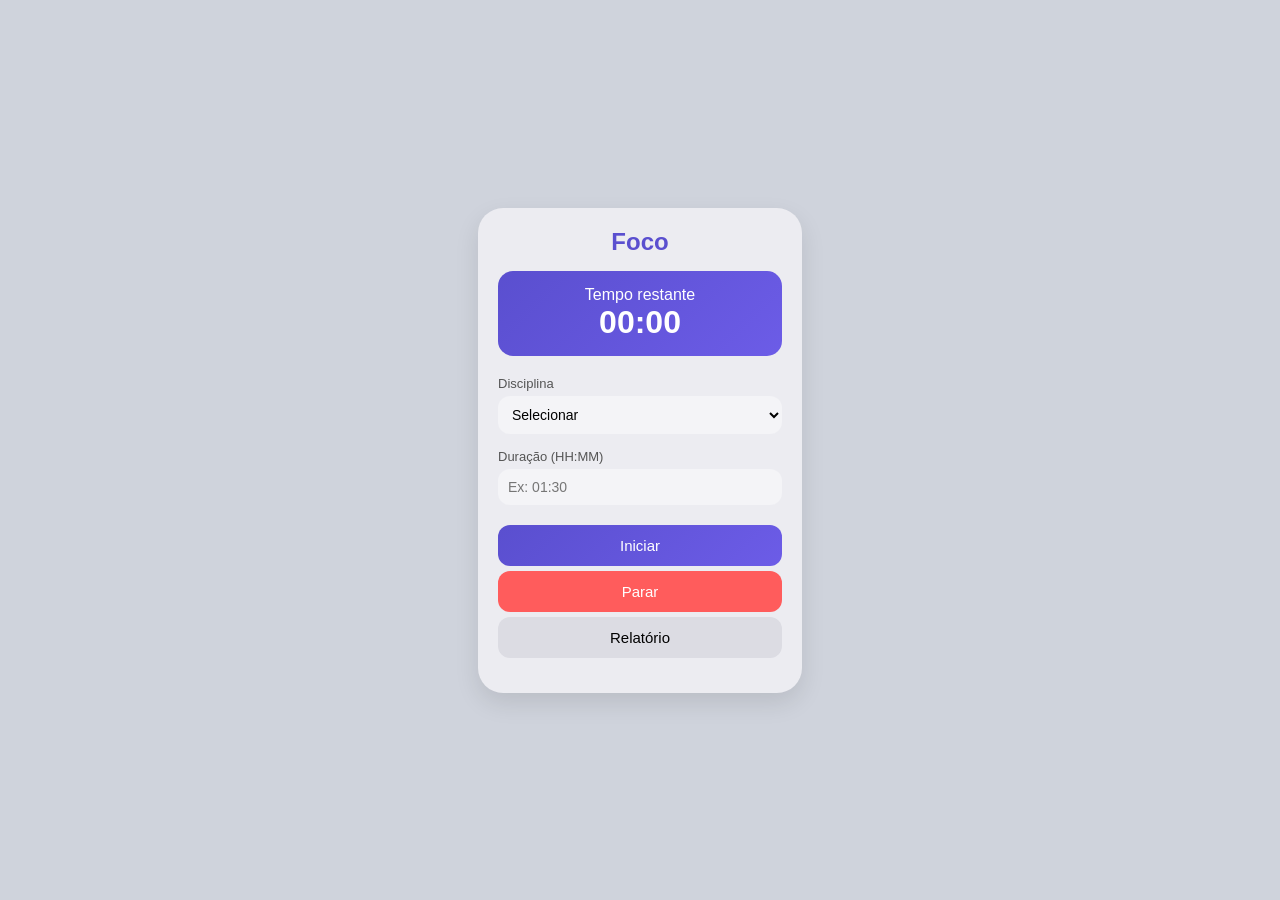
==== index.html @ 22046dbf "Front - HTML+CSS Protótipo de front para tela de registro de tempo das matérias cadastradas com time" ====
<!DOCTYPE html>
<html lang="pt-BR">
<head>
  <meta charset="UTF-8">
  <meta name="viewport" content="width=device-width, initial-scale=1.0">
  <title>Timer de Estudo</title>

  <style>
    * {
      margin: 0;
      padding: 0;
      box-sizing: border-box;
      font-family: 'Segoe UI', sans-serif;
    }

    body {
      background: #cfd3dc;
      display: flex;
      justify-content: center;
      align-items: center;
      height: 100vh;
    }

    .mobile {
      width: 360px;
      height: 640px;
      display: flex;
      justify-content: center;
      align-items: center;
    }

    .card {
      background: #ececf1;
      width: 90%;
      padding: 20px;
      border-radius: 25px;
      box-shadow: 0 10px 25px rgba(0,0,0,0.1);
    }

    h2 {
      text-align: center;
      color: #5a4fcf;
      margin-bottom: 15px;
    }

    .timer-box {
      background: linear-gradient(135deg, #5a4fcf, #6c5ce7);
      color: white;
      text-align: center;
      padding: 15px;
      border-radius: 15px;
      margin-bottom: 20px;
    }

    .timer-box span {
      font-size: 32px;
      font-weight: bold;
      display: block;
    }

    label {
      font-size: 13px;
      color: #555;
      margin-bottom: 5px;
      display: block;
    }

    input, select {
      width: 100%;
      padding: 10px;
      border-radius: 12px;
      border: none;
      margin-bottom: 15px;
      background: #f4f4f7;
      font-size: 14px;
    }

    .btn {
      width: 100%;
      padding: 12px;
      border-radius: 12px;
      border: none;
      font-size: 15px;
      cursor: pointer;
      margin-top: 5px;
    }

    .btn-primary {
      background: linear-gradient(135deg, #5a4fcf, #6c5ce7);
      color: white;
    }

    .btn-stop {
      background: #ff5c5c;
      color: white;
    }

    .btn-secondary {
      background: #dcdce3;
    }

    .relatorio {
      margin-top: 15px;
      font-size: 13px;
    }

    .item {
      background: #f4f4f7;
      padding: 10px;
      border-radius: 10px;
      margin-bottom: 8px;
      display: flex;
      justify-content: space-between;
    }
  </style>
</head>

<body>

<div class="mobile">
  <div class="card">

    <h2>Foco</h2>

    <div class="timer-box">
      Tempo restante
      <span id="timer">00:00</span>
    </div>

    <label>Disciplina</label>
    <select id="disciplina">
      <option value="">Selecionar</option>
      <option>Banco de Dados</option>
      <option>Estrutura de Dados</option>
      <option>Algoritmos</option>
    </select>

    <label>Duração (HH:MM)</label>
    <input type="text" id="tempo" placeholder="Ex: 01:30">

    <button class="btn btn-primary" onclick="iniciar()">Iniciar</button>
    <button class="btn btn-stop" onclick="parar()">Parar</button>
    <button class="btn btn-secondary" onclick="mostrarRelatorio()">Relatório</button>

    <div id="relatorio" class="relatorio"></div>

  </div>
</div>

<script>
  let intervalo;
  let tempoRestante = 0;
  let disciplinaAtual = "";

  const dados = {
    "Banco de Dados": 0,
    "Estrutura de Dados": 0,
    "Algoritmos": 0
  };

  function validarTempo(valor) {
    return /^([0-1]?[0-9]|2[0-3]):[0-5][0-9]$/.test(valor);
  }

  function paraMinutos(hhmm) {
    const [h, m] = hhmm.split(":").map(Number);
    return h * 60 + m;
  }

  function atualizarTela() {
    const min = Math.floor(tempoRestante / 60);
    const sec = tempoRestante % 60;
    document.getElementById("timer").textContent =
      `${String(min).padStart(2,'0')}:${String(sec).padStart(2,'0')}`;
  }

  function iniciar() {
    const disciplina = document.getElementById("disciplina").value;
    const tempo = document.getElementById("tempo").value;

    if (!disciplina || !validarTempo(tempo)) {
      alert("Preencha corretamente!");
      return;
    }

    disciplinaAtual = disciplina;
    tempoRestante = paraMinutos(tempo) * 60;

    atualizarTela();

    intervalo = setInterval(() => {
      tempoRestante--;
      atualizarTela();

      if (tempoRestante <= 0) {
        clearInterval(intervalo);

        const minutos = paraMinutos(tempo);
        dados[disciplinaAtual] += minutos;

        alert("Sessão concluída! + pontos 🎉");
      }
    }, 1000);
  }

  function parar() {
    clearInterval(intervalo);
  }

  function formatar(min) {
    const h = Math.floor(min / 60);
    const m = min % 60;
    return `${h}h ${m}min`;
  }

  function mostrarRelatorio() {
    const div = document.getElementById("relatorio");
    div.innerHTML = "";

    for (let mat in dados) {
      const el = document.createElement("div");
      el.classList.add("item");
      el.innerHTML = `<span>${mat}</span> <span>${formatar(dados[mat])}</span>`;
      div.appendChild(el);
    }
  }
</script>

</body>
</html>
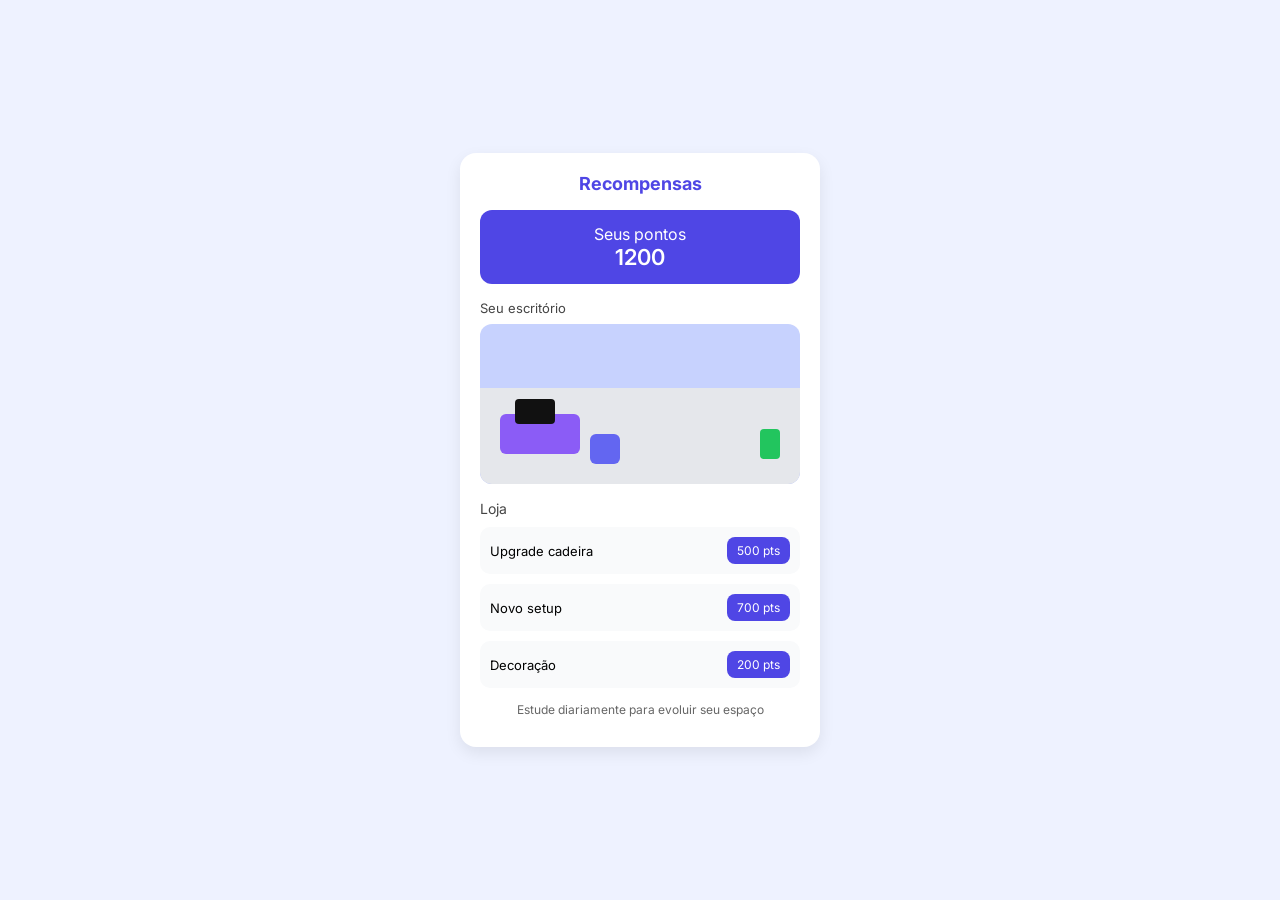
==== commit 3f7078a7: "HTML + CSS - Escritório Virtual (Recompensas)" ====
--- a/index.html
+++ b/index.html
@@ -3,228 +3,216 @@
 <head>
   <meta charset="UTF-8">
   <meta name="viewport" content="width=device-width, initial-scale=1.0">
-  <title>Timer de Estudo</title>
+  <title>Recompensas</title>
+
+  <link href="https://fonts.googleapis.com/css2?family=Inter:wght@400;500;600&display=swap" rel="stylesheet">
 
   <style>
-    * {
-      margin: 0;
-      padding: 0;
-      box-sizing: border-box;
-      font-family: 'Segoe UI', sans-serif;
-    }
+    * { margin: 0; padding: 0; box-sizing: border-box; font-family: 'Inter', sans-serif; }
 
     body {
-      background: #cfd3dc;
+      background: #eef2ff;
       display: flex;
       justify-content: center;
       align-items: center;
-      height: 100vh;
-    }
-
-    .mobile {
-      width: 360px;
-      height: 640px;
+      min-height: 100vh;
+      padding: 16px;
+    }
+
+    .app {
+      width: 100%;
+      max-width: 360px;
+      background: #fff;
+      border-radius: 16px;
+      padding: 20px;
+      box-shadow: 0 6px 16px rgba(0,0,0,0.08);
+    }
+
+    .header {
+      text-align: center;
+      margin-bottom: 16px;
+    }
+
+    .header h1 {
+      font-size: 18px;
+      color: #4f46e5;
+    }
+
+    .points {
+      background: #4f46e5;
+      color: white;
+      padding: 14px;
+      border-radius: 12px;
+      text-align: center;
+      margin-bottom: 16px;
+    }
+
+    .points span {
+      font-size: 22px;
+      font-weight: 600;
+    }
+
+    .office {
+      margin-bottom: 16px;
+    }
+
+    .office-title {
+      font-size: 13px;
+      margin-bottom: 8px;
+      color: #444;
+    }
+
+    .room {
+      position: relative;
+      height: 160px;
+      border-radius: 12px;
+      background: linear-gradient(#c7d2fe 40%, #a5b4fc 40%);
+      overflow: hidden;
+    }
+
+ 
+    .floor {
+      position: absolute;
+      bottom: 0;
+      width: 100%;
+      height: 60%;
+      background: #e5e7eb;
+    }
+
+    .desk {
+      position: absolute;
+      bottom: 30px;
+      left: 20px;
+      width: 80px;
+      height: 40px;
+      background: #8b5cf6;
+      border-radius: 6px;
+    }
+
+    .pc {
+      position: absolute;
+      bottom: 60px;
+      left: 35px;
+      width: 40px;
+      height: 25px;
+      background: #111;
+      border-radius: 4px;
+    }
+
+    .chair {
+      position: absolute;
+      bottom: 20px;
+      left: 110px;
+      width: 30px;
+      height: 30px;
+      background: #6366f1;
+      border-radius: 6px;
+    }
+
+    .plant {
+      position: absolute;
+      bottom: 25px;
+      right: 20px;
+      width: 20px;
+      height: 30px;
+      background: #22c55e;
+      border-radius: 4px;
+    }
+
+    .section-title {
+      font-size: 14px;
+      margin-bottom: 10px;
+      color: #444;
+    }
+
+    .reward {
       display: flex;
-      justify-content: center;
+      justify-content: space-between;
       align-items: center;
-    }
-
-    .card {
-      background: #ececf1;
-      width: 90%;
-      padding: 20px;
-      border-radius: 25px;
-      box-shadow: 0 10px 25px rgba(0,0,0,0.1);
-    }
-
-    h2 {
-      text-align: center;
-      color: #5a4fcf;
-      margin-bottom: 15px;
-    }
-
-    .timer-box {
-      background: linear-gradient(135deg, #5a4fcf, #6c5ce7);
-      color: white;
-      text-align: center;
-      padding: 15px;
-      border-radius: 15px;
-      margin-bottom: 20px;
-    }
-
-    .timer-box span {
-      font-size: 32px;
-      font-weight: bold;
-      display: block;
-    }
-
-    label {
-      font-size: 13px;
-      color: #555;
-      margin-bottom: 5px;
-      display: block;
-    }
-
-    input, select {
-      width: 100%;
-      padding: 10px;
-      border-radius: 12px;
-      border: none;
-      margin-bottom: 15px;
-      background: #f4f4f7;
-      font-size: 14px;
-    }
-
-    .btn {
-      width: 100%;
-      padding: 12px;
-      border-radius: 12px;
-      border: none;
-      font-size: 15px;
-      cursor: pointer;
-      margin-top: 5px;
-    }
-
-    .btn-primary {
-      background: linear-gradient(135deg, #5a4fcf, #6c5ce7);
-      color: white;
-    }
-
-    .btn-stop {
-      background: #ff5c5c;
-      color: white;
-    }
-
-    .btn-secondary {
-      background: #dcdce3;
-    }
-
-    .relatorio {
-      margin-top: 15px;
-      font-size: 13px;
-    }
-
-    .item {
-      background: #f4f4f7;
+      background: #f9fafb;
       padding: 10px;
       border-radius: 10px;
-      margin-bottom: 8px;
-      display: flex;
-      justify-content: space-between;
-    }
+      margin-bottom: 10px;
+    }
+
+    .reward-info {
+      font-size: 13px;
+    }
+
+    .reward button {
+      background: #4f46e5;
+      color: white;
+      border: none;
+      padding: 6px 10px;
+      border-radius: 8px;
+      font-size: 12px;
+      cursor: pointer;
+    }
+
+    .reward button:hover {
+      background: #4338ca;
+    }
+
+    .history {
+      margin-top: 14px;
+      font-size: 12px;
+      color: #666;
+      text-align: center;
+    }
+
   </style>
 </head>
-
 <body>
 
-<div class="mobile">
-  <div class="card">
-
-    <h2>Foco</h2>
-
-    <div class="timer-box">
-      Tempo restante
-      <span id="timer">00:00</span>
-    </div>
-
-    <label>Disciplina</label>
-    <select id="disciplina">
-      <option value="">Selecionar</option>
-      <option>Banco de Dados</option>
-      <option>Estrutura de Dados</option>
-      <option>Algoritmos</option>
-    </select>
-
-    <label>Duração (HH:MM)</label>
-    <input type="text" id="tempo" placeholder="Ex: 01:30">
-
-    <button class="btn btn-primary" onclick="iniciar()">Iniciar</button>
-    <button class="btn btn-stop" onclick="parar()">Parar</button>
-    <button class="btn btn-secondary" onclick="mostrarRelatorio()">Relatório</button>
-
-    <div id="relatorio" class="relatorio"></div>
+  <div class="app">
+
+    <div class="header">
+      <h1> Recompensas</h1>
+    </div>
+
+    <div class="points">
+      Seus pontos<br>
+      <span>1200</span>
+    </div>
+
+
+    <div class="office">
+      <div class="office-title">Seu escritório</div>
+      <div class="room">
+        <div class="floor"></div>
+        <div class="desk"></div>
+        <div class="pc"></div>
+        <div class="chair"></div>
+        <div class="plant"></div>
+      </div>
+    </div>
+
+    <div class="section-title">Loja</div>
+
+    <div class="reward">
+      <div class="reward-info">Upgrade cadeira</div>
+      <button>500 pts</button>
+    </div>
+
+    <div class="reward">
+      <div class="reward-info">Novo setup</div>
+      <button>700 pts</button>
+    </div>
+
+    <div class="reward">
+      <div class="reward-info">Decoração</div>
+      <button>200 pts</button>
+    </div>
+
+    <div class="history">
+       Estude diariamente para evoluir seu espaço
+    </div>
+
+    <div style="margin-top:10px; font-size:11px; color:#16a34a; text-align:center;">
+
+    </div>
 
   </div>
-</div>
-
-<script>
-  let intervalo;
-  let tempoRestante = 0;
-  let disciplinaAtual = "";
-
-  const dados = {
-    "Banco de Dados": 0,
-    "Estrutura de Dados": 0,
-    "Algoritmos": 0
-  };
-
-  function validarTempo(valor) {
-    return /^([0-1]?[0-9]|2[0-3]):[0-5][0-9]$/.test(valor);
-  }
-
-  function paraMinutos(hhmm) {
-    const [h, m] = hhmm.split(":").map(Number);
-    return h * 60 + m;
-  }
-
-  function atualizarTela() {
-    const min = Math.floor(tempoRestante / 60);
-    const sec = tempoRestante % 60;
-    document.getElementById("timer").textContent =
-      `${String(min).padStart(2,'0')}:${String(sec).padStart(2,'0')}`;
-  }
-
-  function iniciar() {
-    const disciplina = document.getElementById("disciplina").value;
-    const tempo = document.getElementById("tempo").value;
-
-    if (!disciplina || !validarTempo(tempo)) {
-      alert("Preencha corretamente!");
-      return;
-    }
-
-    disciplinaAtual = disciplina;
-    tempoRestante = paraMinutos(tempo) * 60;
-
-    atualizarTela();
-
-    intervalo = setInterval(() => {
-      tempoRestante--;
-      atualizarTela();
-
-      if (tempoRestante <= 0) {
-        clearInterval(intervalo);
-
-        const minutos = paraMinutos(tempo);
-        dados[disciplinaAtual] += minutos;
-
-        alert("Sessão concluída! + pontos 🎉");
-      }
-    }, 1000);
-  }
-
-  function parar() {
-    clearInterval(intervalo);
-  }
-
-  function formatar(min) {
-    const h = Math.floor(min / 60);
-    const m = min % 60;
-    return `${h}h ${m}min`;
-  }
-
-  function mostrarRelatorio() {
-    const div = document.getElementById("relatorio");
-    div.innerHTML = "";
-
-    for (let mat in dados) {
-      const el = document.createElement("div");
-      el.classList.add("item");
-      el.innerHTML = `<span>${mat}</span> <span>${formatar(dados[mat])}</span>`;
-      div.appendChild(el);
-    }
-  }
-</script>
 
 </body>
 </html>
